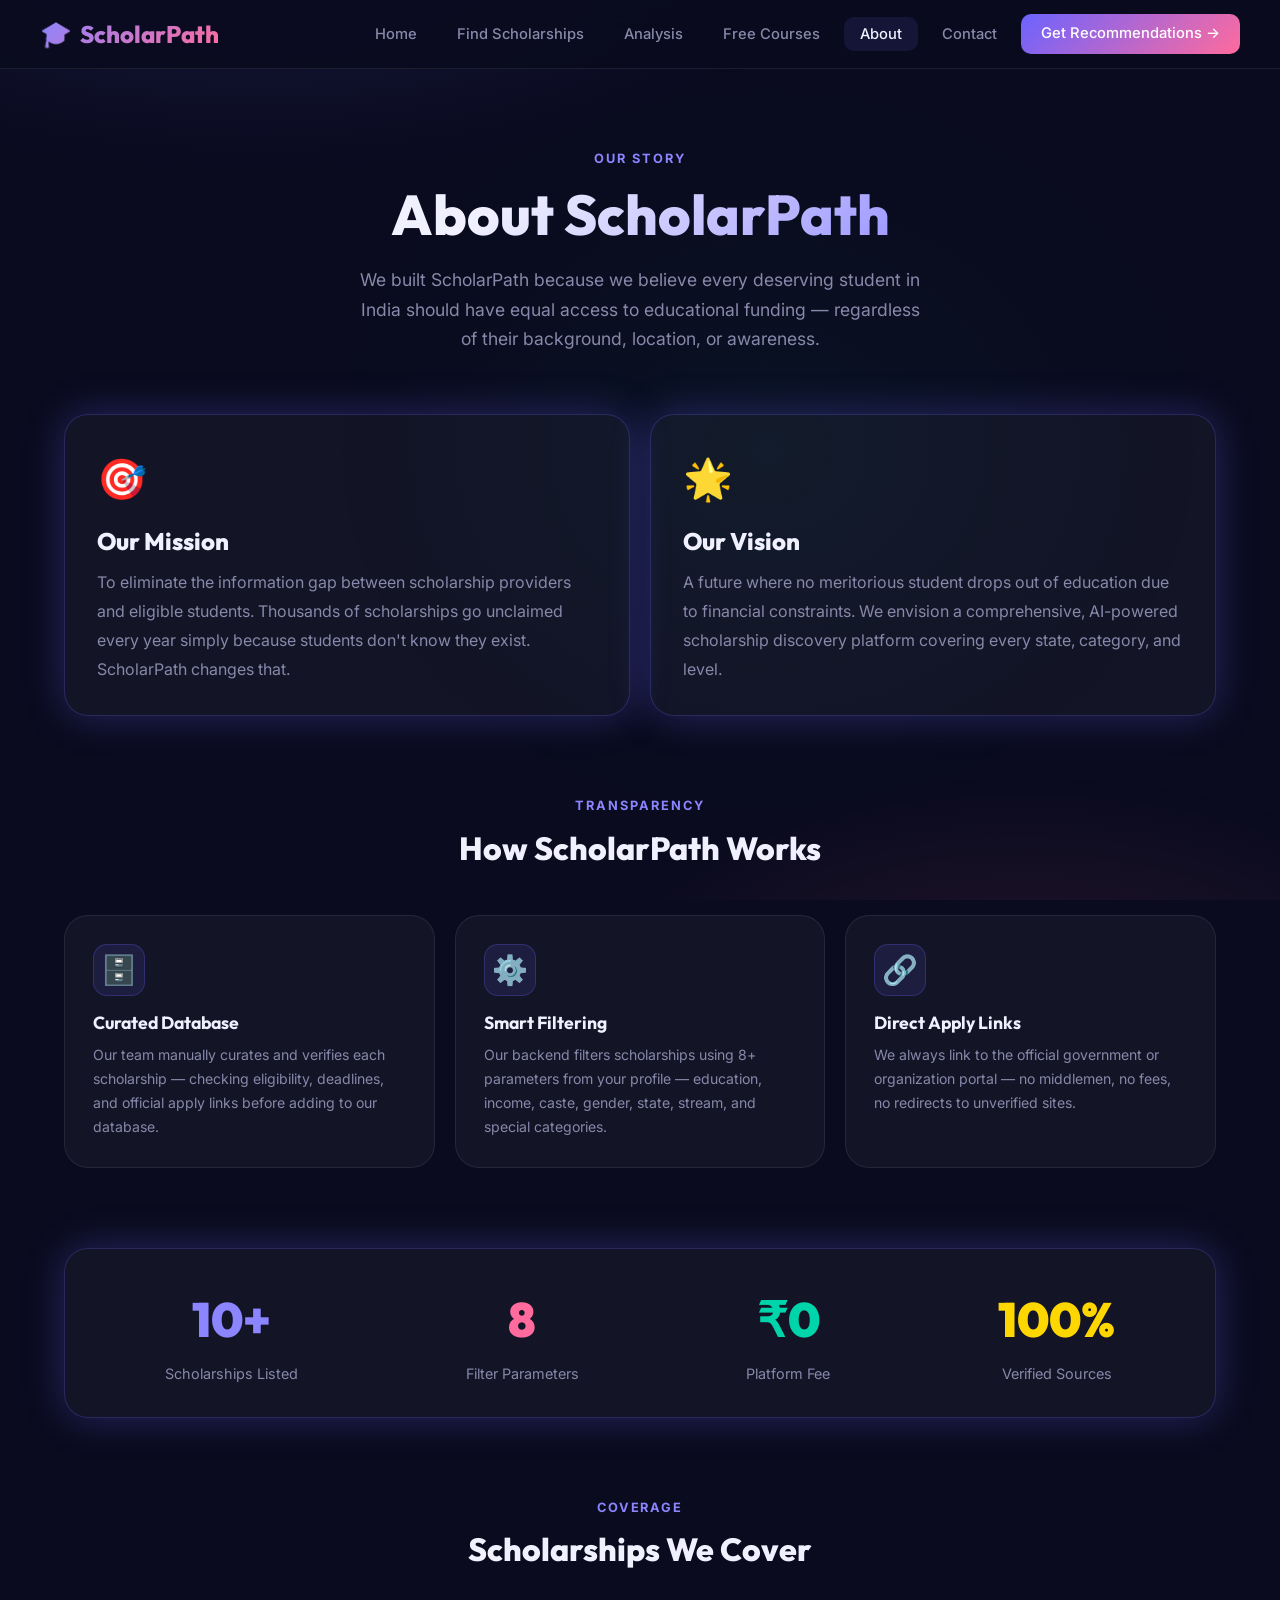
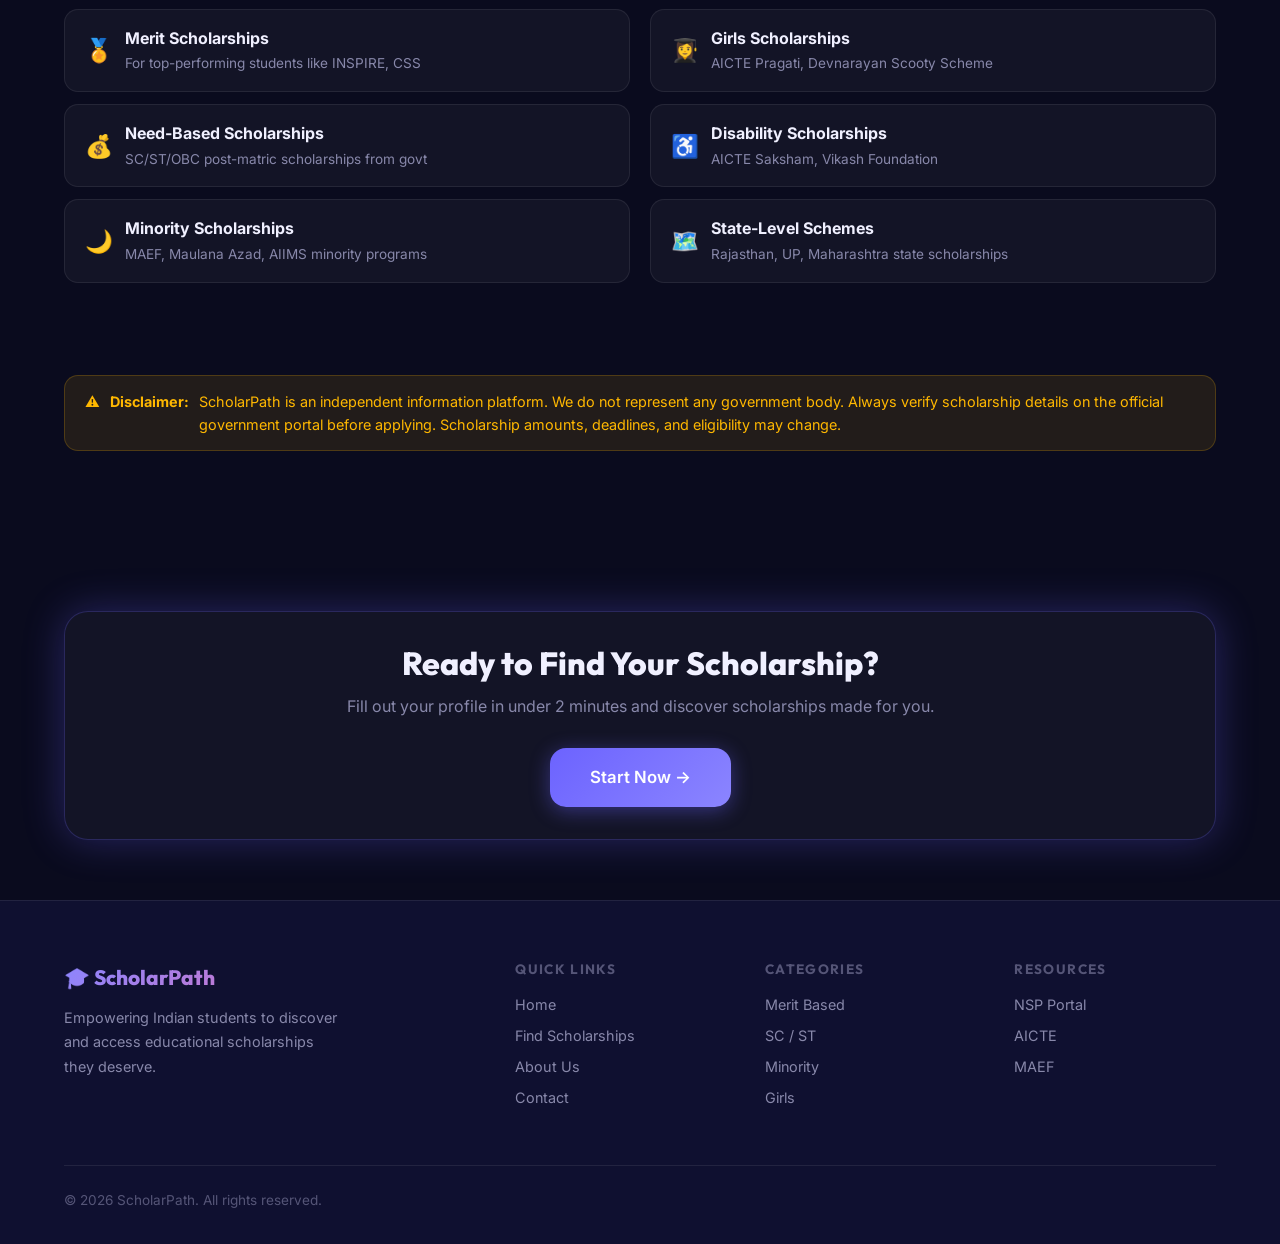
==== frontend/about.html @ 76d07a82 "Initial commit with updated schema, analysis and free courses pages" ====
<!DOCTYPE html>
<html lang="en">
<head>
  <meta charset="UTF-8"/>
  <meta name="viewport" content="width=device-width, initial-scale=1.0"/>
  <title>About — ScholarPath</title>
  <meta name="description" content="Learn about ScholarPath — our mission to help every Indian student find and access scholarships they deserve."/>
  <link rel="stylesheet" href="css/style.css"/>
</head>
<body>

<nav class="navbar">
  <div class="nav-inner">
    <a href="index.html" class="nav-logo"><span>🎓</span> ScholarPath</a>
    <ul class="nav-links" id="navLinks">
      <li><a href="index.html">Home</a></li>
      <li><a href="form.html">Find Scholarships</a></li>
      <li><a href="analysis.html">Analysis</a></li>
      <li><a href="courses.html">Free Courses</a></li>
      <li><a href="about.html" class="active">About</a></li>
      <li><a href="contact.html">Contact</a></li>
      <li><a href="form.html" class="nav-cta btn">Get Recommendations →</a></li>
    </ul>
    <div class="nav-toggle" onclick="document.getElementById('navLinks').classList.toggle('open')">
      <span></span><span></span><span></span>
    </div>
  </div>
</nav>

<!-- HERO -->
<section class="section" style="padding-top:80px;padding-bottom:60px;">
  <div class="container">
    <div style="max-width:700px;margin:0 auto;text-align:center;" class="fade-up">
      <div class="section-label">Our Story</div>
      <h1 class="section-title" style="font-size:clamp(2.2rem,5vw,3.5rem);">About ScholarPath</h1>
      <p class="section-subtitle" style="margin:0 auto;text-align:center;font-size:1.1rem;">
        We built ScholarPath because we believe every deserving student in India should have equal access to educational funding — regardless of their background, location, or awareness.
      </p>
    </div>
  </div>
</section>

<!-- MISSION -->
<section class="section" style="padding-top:0;">
  <div class="container">
    <div class="grid-2">
      <div class="glow-card fade-up">
        <div style="font-size:2.5rem;margin-bottom:16px;">🎯</div>
        <h2 style="font-family:var(--font-heading);font-size:1.5rem;font-weight:800;margin-bottom:12px;">Our Mission</h2>
        <p style="color:var(--text-muted);line-height:1.8;">
          To eliminate the information gap between scholarship providers and eligible students. Thousands of scholarships go unclaimed every year simply because students don't know they exist. ScholarPath changes that.
        </p>
      </div>
      <div class="glow-card fade-up" style="animation-delay:0.1s;">
        <div style="font-size:2.5rem;margin-bottom:16px;">🌟</div>
        <h2 style="font-family:var(--font-heading);font-size:1.5rem;font-weight:800;margin-bottom:12px;">Our Vision</h2>
        <p style="color:var(--text-muted);line-height:1.8;">
          A future where no meritorious student drops out of education due to financial constraints. We envision a comprehensive, AI-powered scholarship discovery platform covering every state, category, and level.
        </p>
      </div>
    </div>
  </div>
</section>

<!-- HOW WE WORK -->
<section class="section" style="padding-top:0;">
  <div class="container">
    <div style="text-align:center;margin-bottom:48px;">
      <div class="section-label">Transparency</div>
      <h2 style="font-family:var(--font-heading);font-size:2rem;font-weight:800;margin-bottom:12px;">How ScholarPath Works</h2>
    </div>
    <div class="grid-3">
      <div class="card fade-up">
        <div class="feature-icon" style="font-size:1.8rem;">🗄️</div>
        <h3 style="font-family:var(--font-heading);font-size:1.1rem;font-weight:700;margin-bottom:10px;">Curated Database</h3>
        <p style="color:var(--text-muted);font-size:0.88rem;line-height:1.7;">Our team manually curates and verifies each scholarship — checking eligibility, deadlines, and official apply links before adding to our database.</p>
      </div>
      <div class="card fade-up" style="animation-delay:0.1s;">
        <div class="feature-icon" style="font-size:1.8rem;">⚙️</div>
        <h3 style="font-family:var(--font-heading);font-size:1.1rem;font-weight:700;margin-bottom:10px;">Smart Filtering</h3>
        <p style="color:var(--text-muted);font-size:0.88rem;line-height:1.7;">Our backend filters scholarships using 8+ parameters from your profile — education, income, caste, gender, state, stream, and special categories.</p>
      </div>
      <div class="card fade-up" style="animation-delay:0.2s;">
        <div class="feature-icon" style="font-size:1.8rem;">🔗</div>
        <h3 style="font-family:var(--font-heading);font-size:1.1rem;font-weight:700;margin-bottom:10px;">Direct Apply Links</h3>
        <p style="color:var(--text-muted);font-size:0.88rem;line-height:1.7;">We always link to the official government or organization portal — no middlemen, no fees, no redirects to unverified sites.</p>
      </div>
    </div>
  </div>
</section>

<!-- STATS -->
<section class="section" style="padding-top:0;">
  <div class="container">
    <div class="glow-card">
      <div style="display:flex;justify-content:space-around;flex-wrap:wrap;gap:32px;text-align:center;">
        <div>
          <div style="font-family:var(--font-heading);font-size:3rem;font-weight:900;color:var(--primary-light);">10+</div>
          <div style="color:var(--text-muted);font-size:0.9rem;margin-top:4px;">Scholarships Listed</div>
        </div>
        <div>
          <div style="font-family:var(--font-heading);font-size:3rem;font-weight:900;color:var(--accent);">8</div>
          <div style="color:var(--text-muted);font-size:0.9rem;margin-top:4px;">Filter Parameters</div>
        </div>
        <div>
          <div style="font-family:var(--font-heading);font-size:3rem;font-weight:900;color:var(--accent2);">₹0</div>
          <div style="color:var(--text-muted);font-size:0.9rem;margin-top:4px;">Platform Fee</div>
        </div>
        <div>
          <div style="font-family:var(--font-heading);font-size:3rem;font-weight:900;color:var(--gold);">100%</div>
          <div style="color:var(--text-muted);font-size:0.9rem;margin-top:4px;">Verified Sources</div>
        </div>
      </div>
    </div>
  </div>
</section>

<!-- WHAT SCHOLARSHIPS WE COVER -->
<section class="section" style="padding-top:0;">
  <div class="container">
    <div style="text-align:center;margin-bottom:40px;">
      <div class="section-label">Coverage</div>
      <h2 style="font-family:var(--font-heading);font-size:2rem;font-weight:800;">Scholarships We Cover</h2>
    </div>
    <div class="grid-2">
      <div>
        <div style="background:var(--bg-card);border:1px solid var(--border);border-radius:var(--radius);padding:16px 20px;margin-bottom:12px;display:flex;gap:12px;align-items:center;">
          <span style="font-size:1.4rem;">🏅</span>
          <div><strong>Merit Scholarships</strong><p style="color:var(--text-muted);font-size:0.85rem;margin-top:2px;">For top-performing students like INSPIRE, CSS</p></div>
        </div>
        <div style="background:var(--bg-card);border:1px solid var(--border);border-radius:var(--radius);padding:16px 20px;margin-bottom:12px;display:flex;gap:12px;align-items:center;">
          <span style="font-size:1.4rem;">💰</span>
          <div><strong>Need-Based Scholarships</strong><p style="color:var(--text-muted);font-size:0.85rem;margin-top:2px;">SC/ST/OBC post-matric scholarships from govt</p></div>
        </div>
        <div style="background:var(--bg-card);border:1px solid var(--border);border-radius:var(--radius);padding:16px 20px;margin-bottom:12px;display:flex;gap:12px;align-items:center;">
          <span style="font-size:1.4rem;">🌙</span>
          <div><strong>Minority Scholarships</strong><p style="color:var(--text-muted);font-size:0.85rem;margin-top:2px;">MAEF, Maulana Azad, AIIMS minority programs</p></div>
        </div>
      </div>
      <div>
        <div style="background:var(--bg-card);border:1px solid var(--border);border-radius:var(--radius);padding:16px 20px;margin-bottom:12px;display:flex;gap:12px;align-items:center;">
          <span style="font-size:1.4rem;">👩‍🎓</span>
          <div><strong>Girls Scholarships</strong><p style="color:var(--text-muted);font-size:0.85rem;margin-top:2px;">AICTE Pragati, Devnarayan Scooty Scheme</p></div>
        </div>
        <div style="background:var(--bg-card);border:1px solid var(--border);border-radius:var(--radius);padding:16px 20px;margin-bottom:12px;display:flex;gap:12px;align-items:center;">
          <span style="font-size:1.4rem;">♿</span>
          <div><strong>Disability Scholarships</strong><p style="color:var(--text-muted);font-size:0.85rem;margin-top:2px;">AICTE Saksham, Vikash Foundation</p></div>
        </div>
        <div style="background:var(--bg-card);border:1px solid var(--border);border-radius:var(--radius);padding:16px 20px;margin-bottom:12px;display:flex;gap:12px;align-items:center;">
          <span style="font-size:1.4rem;">🗺️</span>
          <div><strong>State-Level Schemes</strong><p style="color:var(--text-muted);font-size:0.85rem;margin-top:2px;">Rajasthan, UP, Maharashtra state scholarships</p></div>
        </div>
      </div>
    </div>
  </div>
</section>

<!-- DISCLAIMER -->
<section class="section" style="padding-top:0;">
  <div class="container">
    <div class="alert alert-warning">
      ⚠️ <strong>Disclaimer:</strong> ScholarPath is an independent information platform. We do not represent any government body. Always verify scholarship details on the official government portal before applying. Scholarship amounts, deadlines, and eligibility may change.
    </div>
  </div>
</section>

<!-- CTA -->
<section style="padding:60px 0;position:relative;z-index:1;">
  <div class="container">
    <div class="glow-card" style="text-align:center;">
      <h2 style="font-family:var(--font-heading);font-size:2rem;font-weight:800;margin-bottom:12px;">Ready to Find Your Scholarship?</h2>
      <p style="color:var(--text-muted);margin-bottom:28px;">Fill out your profile in under 2 minutes and discover scholarships made for you.</p>
      <a href="form.html" class="btn btn-primary btn-lg">Start Now →</a>
    </div>
  </div>
</section>

<footer class="footer">
  <div class="container">
    <div class="footer-grid">
      <div class="footer-brand">
        <a href="index.html" class="nav-logo" style="font-size:1.3rem;">🎓 ScholarPath</a>
        <p>Empowering Indian students to discover and access educational scholarships they deserve.</p>
      </div>
      <div class="footer-col">
        <h5>Quick Links</h5>
        <a href="index.html">Home</a>
        <a href="form.html">Find Scholarships</a>
        <a href="about.html">About Us</a>
        <a href="contact.html">Contact</a>
      </div>
      <div class="footer-col">
        <h5>Categories</h5>
        <a href="form.html">Merit Based</a>
        <a href="form.html">SC / ST</a>
        <a href="form.html">Minority</a>
        <a href="form.html">Girls</a>
      </div>
      <div class="footer-col">
        <h5>Resources</h5>
        <a href="https://scholarships.gov.in" target="_blank">NSP Portal</a>
        <a href="https://www.aicte-india.org" target="_blank">AICTE</a>
        <a href="https://maef.net.in" target="_blank">MAEF</a>
      </div>
    </div>
    <div class="footer-bottom">
      <p>© 2026 ScholarPath. All rights reserved.</p>
    </div>
  </div>
</footer>

<script>
const observer = new IntersectionObserver((entries) => {
  entries.forEach(e => { if(e.isIntersecting) e.target.classList.add('fade-up'); });
}, {threshold: 0.1});
document.querySelectorAll('.card, .glow-card').forEach(el => observer.observe(el));
</script>
</body>
</html>
---- frontend/css/style.css ----
@import url('https://fonts.googleapis.com/css2?family=Inter:wght@300;400;500;600;700;800;900&family=Outfit:wght@300;400;500;600;700;800&display=swap');

/* ═══════════════════════════════════════════
   CSS DESIGN SYSTEM — ScholarPath
═══════════════════════════════════════════ */
:root {
  /* Colors */
  --primary:        #6C63FF;
  --primary-light:  #8B85FF;
  --primary-dark:   #4F48CC;
  --accent:         #FF6B9D;
  --accent2:        #00D4AA;
  --gold:           #FFD700;
  --bg:             #0A0B1E;
  --bg-2:           #0F1030;
  --bg-card:        rgba(255,255,255,0.04);
  --bg-card-hover:  rgba(255,255,255,0.08);
  --glass:          rgba(108,99,255,0.12);
  --glass-border:   rgba(108,99,255,0.25);
  --text:           #F0F0FF;
  --text-muted:     #8888AA;
  --text-dim:       #555577;
  --border:         rgba(255,255,255,0.08);
  --success:        #00D4AA;
  --warning:        #FFB800;
  --error:          #FF4F6D;

  /* Typography */
  --font-body:    'Inter', sans-serif;
  --font-heading: 'Outfit', sans-serif;

  /* Spacing */
  --radius:    14px;
  --radius-lg: 24px;
  --radius-xl: 36px;

  /* Shadows */
  --shadow-card: 0 8px 32px rgba(0,0,0,0.4);
  --shadow-glow: 0 0 40px rgba(108,99,255,0.3);
  --shadow-accent: 0 0 30px rgba(255,107,157,0.2);
}

*, *::before, *::after { box-sizing: border-box; margin: 0; padding: 0; }

html { scroll-behavior: smooth; }

body {
  font-family: var(--font-body);
  background: var(--bg);
  color: var(--text);
  min-height: 100vh;
  line-height: 1.6;
  overflow-x: hidden;
}

/* Background mesh */
body::before {
  content: '';
  position: fixed;
  inset: 0;
  background:
    radial-gradient(ellipse 80% 50% at 20% -10%, rgba(108,99,255,0.15) 0%, transparent 60%),
    radial-gradient(ellipse 60% 40% at 80% 110%, rgba(255,107,157,0.1) 0%, transparent 60%),
    radial-gradient(ellipse 50% 60% at 60% 50%, rgba(0,212,170,0.04) 0%, transparent 70%);
  pointer-events: none;
  z-index: 0;
}

/* ── SCROLLBAR ── */
::-webkit-scrollbar { width: 6px; }
::-webkit-scrollbar-track { background: var(--bg-2); }
::-webkit-scrollbar-thumb { background: var(--primary); border-radius: 3px; }

/* ── TYPOGRAPHY ── */
h1,h2,h3,h4,h5,h6 { font-family: var(--font-heading); line-height: 1.2; }

/* ── LAYOUT ── */
.container { max-width: 1200px; margin: 0 auto; padding: 0 24px; position: relative; z-index: 1; }
.container-sm { max-width: 800px; margin: 0 auto; padding: 0 24px; position: relative; z-index: 1; }

/* ── NAVBAR ── */
.navbar {
  position: sticky;
  top: 0;
  z-index: 100;
  background: rgba(10,11,30,0.85);
  backdrop-filter: blur(20px);
  border-bottom: 1px solid var(--border);
  padding: 0 24px;
}
.nav-inner {
  max-width: 1200px;
  margin: 0 auto;
  display: flex;
  align-items: center;
  justify-content: space-between;
  height: 68px;
}
.nav-logo {
  font-family: var(--font-heading);
  font-size: 1.5rem;
  font-weight: 800;
  text-decoration: none;
  background: linear-gradient(135deg, var(--primary-light) 0%, var(--accent) 100%);
  -webkit-background-clip: text;
  -webkit-text-fill-color: transparent;
  background-clip: text;
  display: flex;
  align-items: center;
  gap: 8px;
}
.nav-logo span { font-size: 1.6rem; }
.nav-links { display: flex; align-items: center; gap: 8px; list-style: none; }
.nav-links a {
  color: var(--text-muted);
  text-decoration: none;
  font-size: 0.92rem;
  font-weight: 500;
  padding: 8px 16px;
  border-radius: 10px;
  transition: all 0.2s ease;
}
.nav-links a:hover, .nav-links a.active {
  color: var(--text);
  background: var(--glass);
}
.nav-cta {
  background: linear-gradient(135deg, var(--primary) 0%, var(--accent) 100%) !important;
  color: white !important;
  padding: 8px 20px !important;
}
.nav-cta:hover { opacity: 0.9; transform: translateY(-1px); }

/* Hamburger */
.nav-toggle { display: none; flex-direction: column; gap: 5px; cursor: pointer; padding: 4px; }
.nav-toggle span { width: 24px; height: 2px; background: var(--text); border-radius: 2px; transition: 0.3s; display: block; }

/* ── BUTTONS ── */
.btn {
  display: inline-flex;
  align-items: center;
  gap: 8px;
  padding: 12px 28px;
  border-radius: var(--radius);
  font-weight: 600;
  font-size: 0.95rem;
  cursor: pointer;
  transition: all 0.25s ease;
  text-decoration: none;
  border: none;
  font-family: var(--font-body);
}
.btn-primary {
  background: linear-gradient(135deg, var(--primary) 0%, var(--primary-light) 100%);
  color: white;
  box-shadow: 0 4px 20px rgba(108,99,255,0.4);
}
.btn-primary:hover { transform: translateY(-2px); box-shadow: 0 8px 30px rgba(108,99,255,0.55); }

.btn-accent {
  background: linear-gradient(135deg, var(--accent) 0%, #FF8E53 100%);
  color: white;
  box-shadow: 0 4px 20px rgba(255,107,157,0.4);
}
.btn-accent:hover { transform: translateY(-2px); box-shadow: 0 8px 30px rgba(255,107,157,0.55); }

.btn-outline {
  background: transparent;
  border: 1.5px solid var(--glass-border);
  color: var(--text);
}
.btn-outline:hover { background: var(--glass); border-color: var(--primary); }

.btn-sm { padding: 8px 18px; font-size: 0.85rem; }
.btn-lg { padding: 16px 40px; font-size: 1.05rem; border-radius: 16px; }

/* ── CARDS ── */
.card {
  background: var(--bg-card);
  border: 1px solid var(--border);
  border-radius: var(--radius-lg);
  padding: 28px;
  transition: all 0.3s ease;
  position: relative;
  overflow: hidden;
}
.card::before {
  content: '';
  position: absolute;
  inset: 0;
  border-radius: inherit;
  background: linear-gradient(135deg, rgba(108,99,255,0.06) 0%, transparent 60%);
  opacity: 0;
  transition: opacity 0.3s;
}
.card:hover { transform: translateY(-4px); border-color: var(--glass-border); box-shadow: var(--shadow-card); }
.card:hover::before { opacity: 1; }

/* ── TAGS / BADGES ── */
.badge {
  display: inline-flex;
  align-items: center;
  gap: 4px;
  padding: 4px 12px;
  border-radius: 100px;
  font-size: 0.75rem;
  font-weight: 600;
  text-transform: uppercase;
  letter-spacing: 0.05em;
}
.badge-merit   { background: rgba(108,99,255,0.2); color: var(--primary-light); border: 1px solid rgba(108,99,255,0.3); }
.badge-need    { background: rgba(255,107,157,0.15); color: #FF8EB5; border: 1px solid rgba(255,107,157,0.25); }
.badge-state   { background: rgba(0,212,170,0.15); color: var(--accent2); border: 1px solid rgba(0,212,170,0.25); }
.badge-minority{ background: rgba(255,184,0,0.15); color: #FFD443; border: 1px solid rgba(255,184,0,0.25); }
.badge-sports  { background: rgba(255,100,50,0.15); color: #FF7A4D; border: 1px solid rgba(255,100,50,0.25); }
.badge-disability { background: rgba(80,180,255,0.15); color: #70C4FF; border: 1px solid rgba(80,180,255,0.25); }
.badge-central { background: rgba(108,99,255,0.2); color: var(--primary-light); border: 1px solid rgba(108,99,255,0.3); }

/* ── SECTION ── */
.section { padding: 80px 0; }
.section-sm { padding: 48px 0; }

.section-label {
  font-size: 0.8rem;
  font-weight: 700;
  letter-spacing: 0.15em;
  text-transform: uppercase;
  color: var(--primary-light);
  margin-bottom: 12px;
}
.section-title {
  font-size: clamp(2rem, 4vw, 3.2rem);
  font-weight: 800;
  margin-bottom: 16px;
  background: linear-gradient(135deg, var(--text) 30%, var(--primary-light) 100%);
  -webkit-background-clip: text;
  -webkit-text-fill-color: transparent;
  background-clip: text;
}
.section-subtitle {
  font-size: 1.05rem;
  color: var(--text-muted);
  max-width: 560px;
  line-height: 1.7;
}

/* ── FORM ELEMENTS ── */
.form-group { margin-bottom: 20px; }
.form-label {
  display: block;
  font-size: 0.88rem;
  font-weight: 600;
  color: var(--text-muted);
  margin-bottom: 8px;
  letter-spacing: 0.03em;
}
.form-control {
  width: 100%;
  background: rgba(255,255,255,0.05);
  border: 1.5px solid var(--border);
  border-radius: var(--radius);
  padding: 12px 16px;
  color: var(--text);
  font-size: 0.95rem;
  font-family: var(--font-body);
  transition: all 0.2s ease;
  outline: none;
}
.form-control:focus {
  border-color: var(--primary);
  background: rgba(108,99,255,0.08);
  box-shadow: 0 0 0 3px rgba(108,99,255,0.15);
}
.form-control option { background: #1a1b3e; }
.form-control::placeholder { color: var(--text-dim); }

/* Checkbox */
.checkbox-group { display: flex; align-items: center; gap: 10px; cursor: pointer; }
.checkbox-group input[type="checkbox"] {
  width: 18px; height: 18px;
  accent-color: var(--primary);
  cursor: pointer;
}
.checkbox-group label { font-size: 0.9rem; color: var(--text-muted); cursor: pointer; }

/* Range slider */
input[type="range"] {
  width: 100%;
  accent-color: var(--primary);
  cursor: pointer;
  height: 4px;
}

/* ── GRID ── */
.grid-2 { display: grid; grid-template-columns: repeat(2, 1fr); gap: 20px; }
.grid-3 { display: grid; grid-template-columns: repeat(3, 1fr); gap: 20px; }
.grid-auto { display: grid; grid-template-columns: repeat(auto-fill, minmax(320px, 1fr)); gap: 24px; }

/* ── DIVIDER ── */
.divider {
  height: 1px;
  background: linear-gradient(90deg, transparent, var(--border), transparent);
  margin: 40px 0;
}

/* ── GLOW CARD ── */
.glow-card {
  background: var(--bg-card);
  border: 1px solid var(--glass-border);
  border-radius: var(--radius-lg);
  padding: 32px;
  box-shadow: var(--shadow-glow);
}

/* ── SCHOLARSHIP RESULT CARD ── */
.scholarship-card {
  background: var(--bg-card);
  border: 1px solid var(--border);
  border-radius: var(--radius-lg);
  padding: 28px;
  transition: all 0.3s ease;
  cursor: pointer;
  position: relative;
  overflow: hidden;
  text-decoration: none;
  display: block;
  color: inherit;
}
.scholarship-card::after {
  content: '';
  position: absolute;
  top: 0; left: 0; right: 0;
  height: 3px;
  background: linear-gradient(90deg, var(--primary), var(--accent));
  opacity: 0;
  transition: opacity 0.3s;
}
.scholarship-card:hover { transform: translateY(-5px); border-color: var(--glass-border); box-shadow: 0 12px 40px rgba(0,0,0,0.5); }
.scholarship-card:hover::after { opacity: 1; }

.sc-header { display: flex; justify-content: space-between; align-items: flex-start; gap: 12px; margin-bottom: 14px; }
.sc-name { font-family: var(--font-heading); font-size: 1.1rem; font-weight: 700; color: var(--text); line-height: 1.3; }
.sc-provider { font-size: 0.82rem; color: var(--text-muted); margin-top: 4px; }
.sc-amount {
  font-family: var(--font-heading);
  font-size: 1rem;
  font-weight: 700;
  color: var(--accent2);
  white-space: nowrap;
  background: rgba(0,212,170,0.1);
  border: 1px solid rgba(0,212,170,0.2);
  border-radius: 10px;
  padding: 6px 14px;
}
.sc-desc { font-size: 0.88rem; color: var(--text-muted); line-height: 1.6; margin-bottom: 16px; }
.sc-footer { display: flex; align-items: center; justify-content: space-between; flex-wrap: wrap; gap: 8px; }
.sc-tags { display: flex; flex-wrap: wrap; gap: 6px; }
.sc-deadline { font-size: 0.78rem; color: var(--warning); font-weight: 500; }
.sc-arrow { color: var(--primary-light); font-size: 1.1rem; transition: transform 0.2s; }
.scholarship-card:hover .sc-arrow { transform: translateX(4px); }

/* ── STEP INDICATOR ── */
.steps {
  display: flex;
  align-items: center;
  justify-content: center;
  gap: 0;
  margin-bottom: 40px;
  flex-wrap: wrap;
}
.step-item { display: flex; flex-direction: column; align-items: center; gap: 6px; }
.step-num {
  width: 40px; height: 40px;
  border-radius: 50%;
  display: flex; align-items: center; justify-content: center;
  font-weight: 700; font-size: 0.9rem;
  border: 2px solid var(--border);
  color: var(--text-dim);
  transition: all 0.3s;
}
.step-item.active .step-num { background: var(--primary); border-color: var(--primary); color: white; box-shadow: 0 0 20px rgba(108,99,255,0.4); }
.step-item.done .step-num { background: var(--success); border-color: var(--success); color: white; }
.step-label { font-size: 0.75rem; color: var(--text-dim); font-weight: 500; }
.step-item.active .step-label { color: var(--primary-light); }
.step-line { width: 60px; height: 2px; background: var(--border); margin: 0 4px; margin-bottom: 20px; }
.step-line.done { background: var(--primary); }

/* ── ALERT / NOTICE ── */
.alert {
  padding: 14px 20px;
  border-radius: var(--radius);
  font-size: 0.9rem;
  display: flex;
  align-items: flex-start;
  gap: 10px;
  margin-bottom: 20px;
}
.alert-info { background: rgba(108,99,255,0.1); border: 1px solid rgba(108,99,255,0.2); color: var(--primary-light); }
.alert-warning { background: rgba(255,184,0,0.1); border: 1px solid rgba(255,184,0,0.2); color: var(--warning); }

/* ── HERO ── */
.hero {
  min-height: calc(100vh - 68px);
  display: flex;
  align-items: center;
  padding: 80px 0;
  position: relative;
}
.hero-bg-orbs {
  position: absolute;
  inset: 0;
  pointer-events: none;
  overflow: hidden;
}
.orb {
  position: absolute;
  border-radius: 50%;
  filter: blur(80px);
  animation: float 8s ease-in-out infinite;
}
.orb-1 { width: 500px; height: 500px; background: rgba(108,99,255,0.12); top: -100px; right: -100px; }
.orb-2 { width: 350px; height: 350px; background: rgba(255,107,157,0.08); bottom: 0; left: -50px; animation-delay: -4s; }
.orb-3 { width: 250px; height: 250px; background: rgba(0,212,170,0.06); top: 40%; left: 40%; animation-delay: -2s; }

@keyframes float {
  0%, 100% { transform: translateY(0) scale(1); }
  50% { transform: translateY(-30px) scale(1.05); }
}

.hero-content { max-width: 680px; position: relative; z-index: 1; }
.hero-eyebrow {
  display: inline-flex;
  align-items: center;
  gap: 8px;
  background: var(--glass);
  border: 1px solid var(--glass-border);
  border-radius: 100px;
  padding: 6px 16px;
  font-size: 0.8rem;
  font-weight: 600;
  color: var(--primary-light);
  text-transform: uppercase;
  letter-spacing: 0.1em;
  margin-bottom: 28px;
}
.hero-title {
  font-family: var(--font-heading);
  font-size: clamp(2.8rem, 6vw, 5rem);
  font-weight: 900;
  line-height: 1.05;
  margin-bottom: 24px;
}
.hero-title .line-1 { display: block; color: var(--text); }
.hero-title .line-2 {
  display: block;
  background: linear-gradient(135deg, var(--primary-light) 0%, var(--accent) 60%, #FF8E53 100%);
  -webkit-background-clip: text;
  -webkit-text-fill-color: transparent;
  background-clip: text;
}
.hero-subtitle { font-size: 1.15rem; color: var(--text-muted); margin-bottom: 40px; max-width: 520px; line-height: 1.7; }
.hero-btns { display: flex; gap: 16px; flex-wrap: wrap; }

.hero-stats { display: flex; gap: 32px; margin-top: 56px; padding-top: 40px; border-top: 1px solid var(--border); flex-wrap: wrap; }
.stat-item { display: flex; flex-direction: column; gap: 4px; }
.stat-num { font-family: var(--font-heading); font-size: 1.8rem; font-weight: 800; color: var(--text); }
.stat-num span { color: var(--primary-light); }
.stat-label { font-size: 0.82rem; color: var(--text-dim); text-transform: uppercase; letter-spacing: 0.08em; }

/* ── FEATURE CARDS ── */
.feature-icon {
  width: 52px; height: 52px;
  border-radius: 14px;
  display: flex; align-items: center; justify-content: center;
  font-size: 1.5rem;
  margin-bottom: 16px;
  background: var(--glass);
  border: 1px solid var(--glass-border);
}

/* ── FOOTER ── */
.footer {
  background: var(--bg-2);
  border-top: 1px solid var(--border);
  padding: 60px 0 32px;
  position: relative;
  z-index: 1;
}
.footer-grid { display: grid; grid-template-columns: 2fr 1fr 1fr 1fr; gap: 48px; margin-bottom: 48px; }
.footer-brand p { color: var(--text-muted); font-size: 0.9rem; margin-top: 12px; max-width: 280px; line-height: 1.7; }
.footer-col h5 { font-size: 0.85rem; font-weight: 700; text-transform: uppercase; letter-spacing: 0.1em; color: var(--text-dim); margin-bottom: 16px; }
.footer-col a { display: block; color: var(--text-muted); text-decoration: none; font-size: 0.9rem; margin-bottom: 8px; transition: color 0.2s; }
.footer-col a:hover { color: var(--primary-light); }
.footer-bottom { border-top: 1px solid var(--border); padding-top: 24px; display: flex; justify-content: space-between; align-items: center; flex-wrap: wrap; gap: 12px; }
.footer-bottom p { color: var(--text-dim); font-size: 0.85rem; }

/* ── PROGRESS BAR ── */
.progress-bar {
  height: 6px;
  background: var(--border);
  border-radius: 3px;
  overflow: hidden;
  margin: 8px 0;
}
.progress-fill {
  height: 100%;
  background: linear-gradient(90deg, var(--primary), var(--accent));
  border-radius: 3px;
  transition: width 0.5s ease;
}

/* ── DETAIL PAGE ── */
.detail-hero {
  background: var(--bg-card);
  border-bottom: 1px solid var(--border);
  padding: 60px 0;
  position: relative;
  z-index: 1;
}
.detail-meta { display: flex; flex-wrap: wrap; gap: 12px; margin: 20px 0; }
.detail-meta-item {
  display: flex; align-items: center; gap: 6px;
  background: var(--glass);
  border: 1px solid var(--glass-border);
  border-radius: 10px;
  padding: 6px 14px;
  font-size: 0.85rem;
  color: var(--text-muted);
}
.detail-meta-item strong { color: var(--text); }

.detail-section { margin-bottom: 36px; }
.detail-section h3 {
  font-family: var(--font-heading);
  font-size: 1.2rem;
  font-weight: 700;
  margin-bottom: 16px;
  display: flex;
  align-items: center;
  gap: 10px;
  color: var(--text);
}
.detail-section h3::before {
  content: '';
  width: 4px; height: 20px;
  background: linear-gradient(var(--primary), var(--accent));
  border-radius: 2px;
  display: inline-block;
}
.detail-section p, .detail-section li { color: var(--text-muted); line-height: 1.75; font-size: 0.95rem; }
.detail-section ul { padding-left: 20px; }
.detail-section li { margin-bottom: 6px; }
.detail-section li::marker { color: var(--primary-light); }

.apply-box {
  background: linear-gradient(135deg, rgba(108,99,255,0.15) 0%, rgba(255,107,157,0.1) 100%);
  border: 1px solid var(--glass-border);
  border-radius: var(--radius-lg);
  padding: 32px;
  text-align: center;
  position: sticky;
  top: 88px;
}
.apply-box .amount-big {
  font-family: var(--font-heading);
  font-size: 2.5rem;
  font-weight: 900;
  color: var(--accent2);
  margin: 12px 0;
}

/* ── LOADING / EMPTY STATE ── */
.loader {
  display: flex;
  flex-direction: column;
  align-items: center;
  justify-content: center;
  padding: 80px 20px;
  gap: 20px;
}
.spinner {
  width: 48px; height: 48px;
  border: 3px solid var(--border);
  border-top-color: var(--primary);
  border-radius: 50%;
  animation: spin 0.8s linear infinite;
}
@keyframes spin { to { transform: rotate(360deg); } }

.empty-state { text-align: center; padding: 80px 20px; }
.empty-state .icon { font-size: 4rem; margin-bottom: 20px; opacity: 0.5; }
.empty-state h3 { font-size: 1.4rem; color: var(--text-muted); margin-bottom: 8px; }
.empty-state p { color: var(--text-dim); }

/* ── ABOUT PAGE ── */
.team-card {
  text-align: center;
}
.team-avatar {
  width: 80px; height: 80px;
  border-radius: 50%;
  margin: 0 auto 16px;
  display: flex; align-items: center; justify-content: center;
  font-size: 2rem;
  background: var(--glass);
  border: 2px solid var(--glass-border);
}

/* ── CONTACT PAGE ── */
.contact-grid { display: grid; grid-template-columns: 1fr 1.5fr; gap: 48px; align-items: start; }
.contact-info-item { display: flex; gap: 16px; margin-bottom: 24px; }
.contact-icon {
  width: 48px; height: 48px;
  background: var(--glass);
  border: 1px solid var(--glass-border);
  border-radius: 12px;
  display: flex; align-items: center; justify-content: center;
  font-size: 1.3rem;
  flex-shrink: 0;
}

/* ── TOAST ── */
.toast-container { position: fixed; bottom: 24px; right: 24px; z-index: 9999; display: flex; flex-direction: column; gap: 10px; }
.toast {
  background: var(--bg-2);
  border: 1px solid var(--border);
  border-radius: var(--radius);
  padding: 14px 20px;
  font-size: 0.9rem;
  color: var(--text);
  animation: slideIn 0.3s ease;
  max-width: 320px;
  box-shadow: var(--shadow-card);
}
.toast.success { border-left: 3px solid var(--success); }
.toast.error { border-left: 3px solid var(--error); }
@keyframes slideIn {
  from { transform: translateX(100%); opacity: 0; }
  to { transform: translateX(0); opacity: 1; }
}

/* ── ANIMATIONS ── */
.fade-in { animation: fadeIn 0.5s ease both; }
.fade-up { animation: fadeUp 0.5s ease both; }
@keyframes fadeIn { from { opacity: 0; } to { opacity: 1; } }
@keyframes fadeUp { from { opacity: 0; transform: translateY(20px); } to { opacity: 1; transform: translateY(0); } }

/* ── RESPONSIVE ── */
@media (max-width: 900px) {
  .footer-grid { grid-template-columns: 1fr 1fr; }
  .contact-grid { grid-template-columns: 1fr; }
  .grid-2, .grid-3 { grid-template-columns: 1fr; }
  .detail-layout { flex-direction: column !important; }
}
@media (max-width: 640px) {
  .nav-links { display: none; flex-direction: column; position: absolute; top: 68px; left: 0; right: 0; background: var(--bg-2); border-bottom: 1px solid var(--border); padding: 16px; }
  .nav-links.open { display: flex; }
  .nav-toggle { display: flex; }
  .footer-grid { grid-template-columns: 1fr; }
  .hero-stats { gap: 20px; }
  .steps { gap: 4px; }
  .step-line { width: 30px; }
}
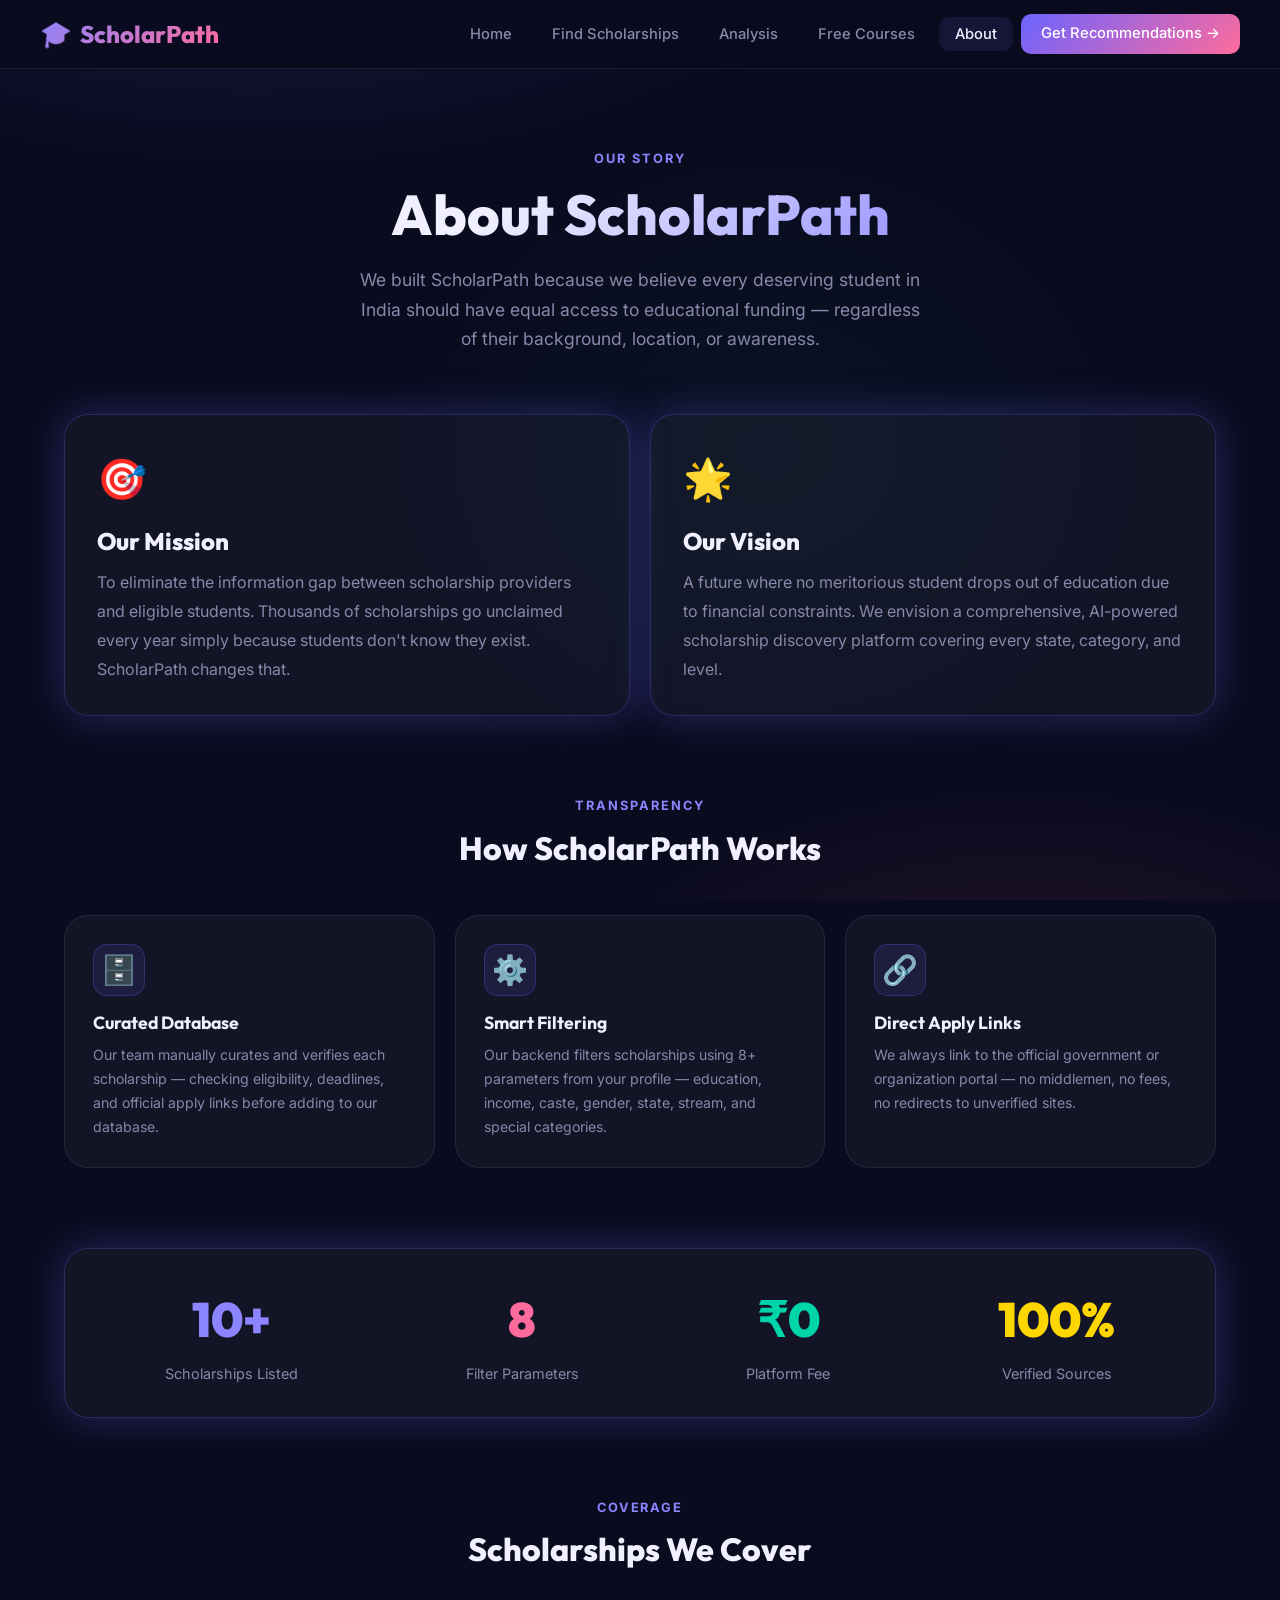
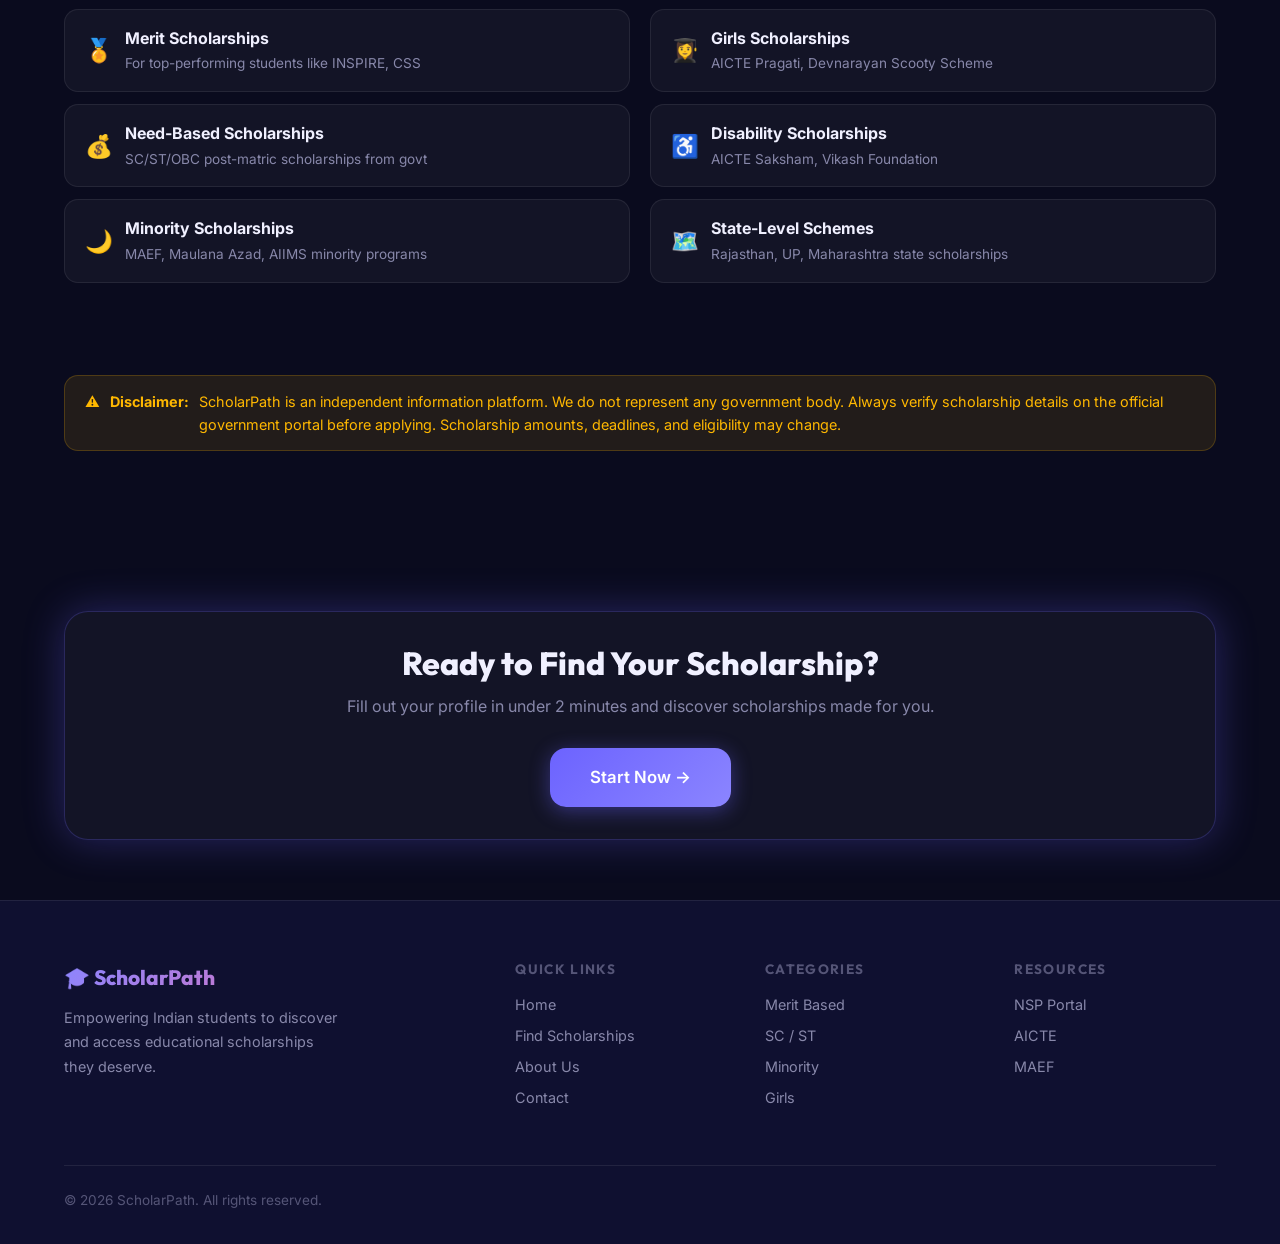
==== commit b24c36d2: "Remove 'Contact' link from About page" ====
--- a/frontend/about.html
+++ b/frontend/about.html
@@ -18,7 +18,7 @@
       <li><a href="analysis.html">Analysis</a></li>
       <li><a href="courses.html">Free Courses</a></li>
       <li><a href="about.html" class="active">About</a></li>
-      <li><a href="contact.html">Contact</a></li>
+     
       <li><a href="form.html" class="nav-cta btn">Get Recommendations →</a></li>
     </ul>
     <div class="nav-toggle" onclick="document.getElementById('navLinks').classList.toggle('open')">
